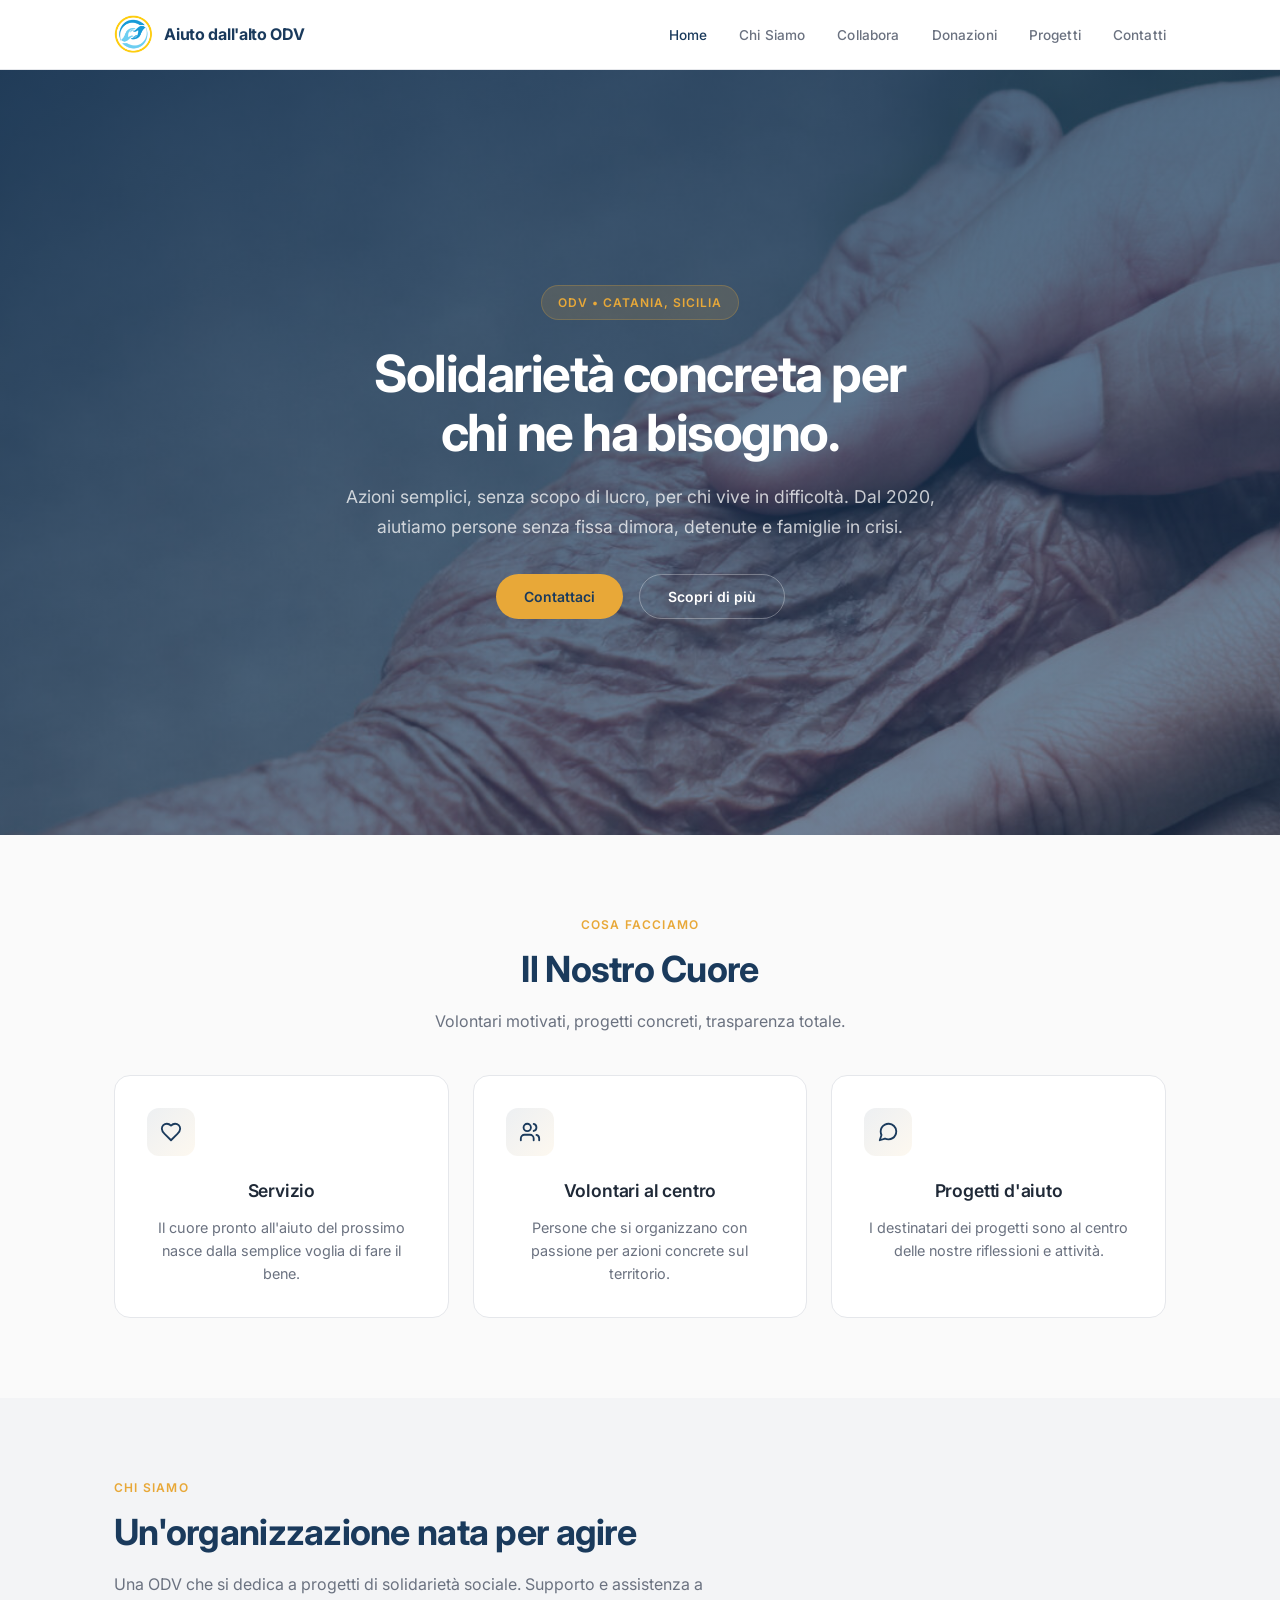
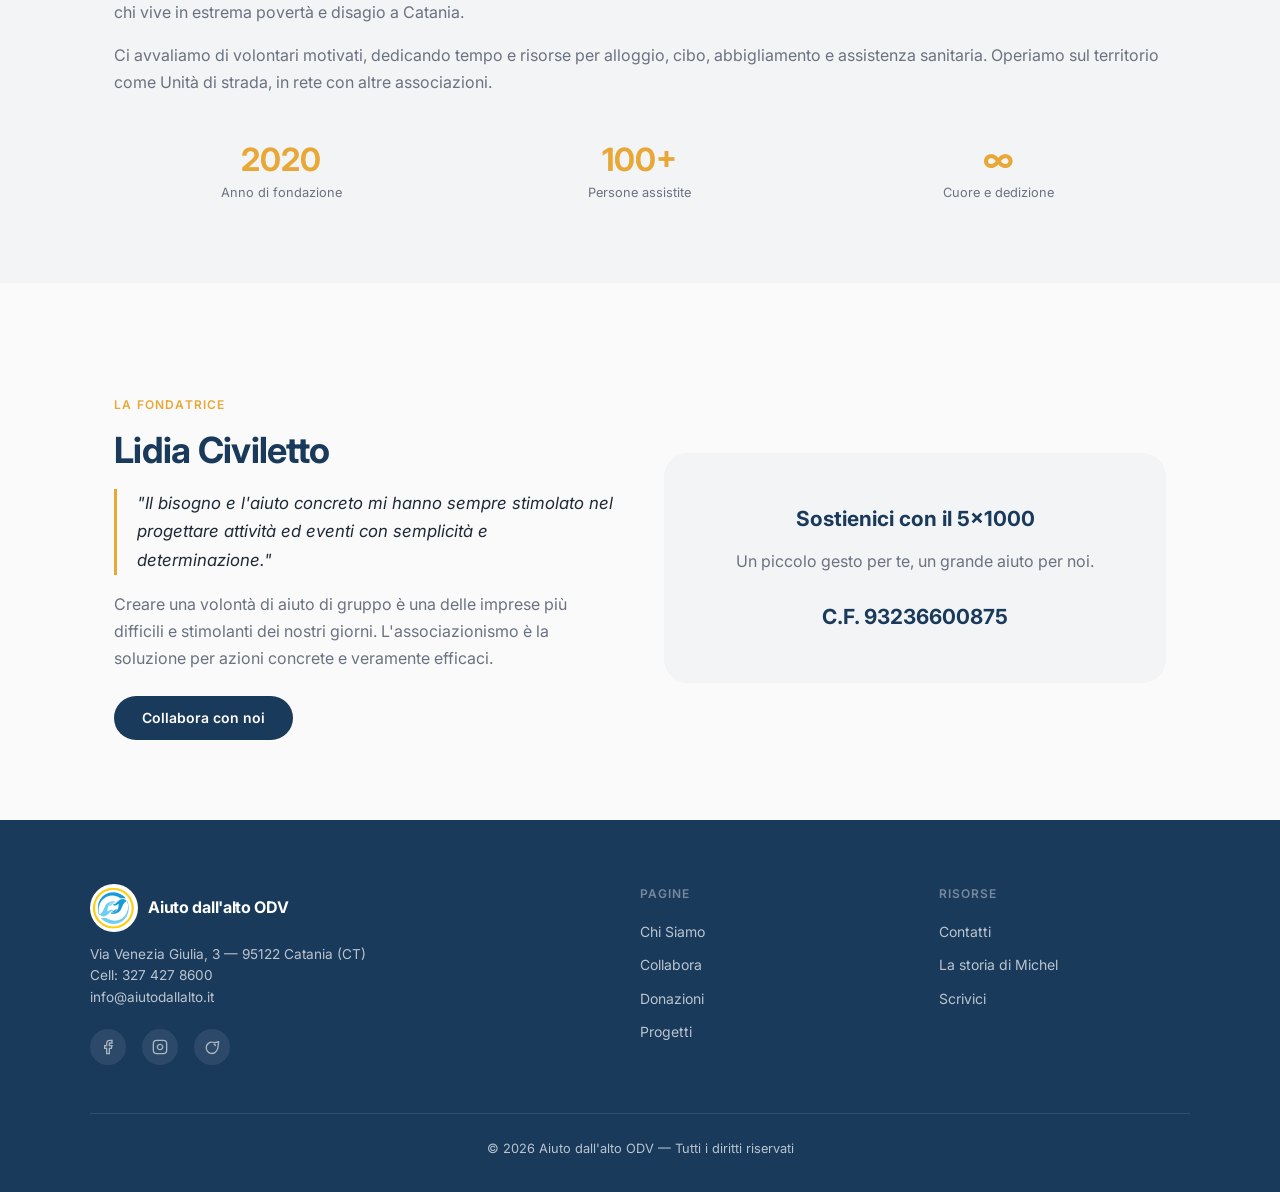
==== index.html @ a2d12270 "Initial commit - Modern static site for Aiuto dall'alto ODV" ====
<!DOCTYPE html>
<html lang="it">
<head>
    <meta charset="UTF-8">
    <meta name="viewport" content="width=device-width, initial-scale=1.0">
    <title>Aiuto dall'alto ODV – Solidarietà concreta in Sicilia</title>
    <meta name="description" content="Associazione di volontariato a Catania. Progetti di aiuto sociale concreto per senza fissa dimora, carcere e comunità.">
    <link rel="stylesheet" href="assets/css/style.css">
    <style>
        .fade-in { opacity: 0; transform: translateY(20px); transition: opacity 0.6s ease, transform 0.6s ease; }
        .fade-in.visible { opacity: 1; transform: translateY(0); }
        .stats-row { display: grid; grid-template-columns: repeat(3, 1fr); gap: 1.5rem; margin-top: 3rem; text-align: center; }
        .stat-num { font-size: 2rem; font-weight: 700; color: var(--c-accent); line-height: 1; }
        .stat-label { font-size: 0.8rem; color: var(--c-text-muted); margin-top: 0.35rem; }
        .founder-section { display: grid; grid-template-columns: 1fr 1fr; gap: 3rem; align-items: center; margin-top: 2rem; }
        .founder-text blockquote { font-style: italic; font-size: 1.05rem; color: var(--c-text); line-height: 1.7; border-left: 3px solid var(--c-accent); padding-left: 1.25rem; margin-bottom: 1rem; }
        @media (max-width: 768px) { .stats-row { grid-template-columns: 1fr; gap: 1rem; } .founder-section { grid-template-columns: 1fr; } }
    </style>
</head>
<body>

    <header class="site-header">
        <div class="header-inner">
            <a href="index.html" class="logo">
                <img src="assets/img/logo.png" alt="Logo">
                <span>Aiuto dall'alto ODV</span>
            </a>
            <button class="menu-toggle" aria-label="Menu">
                <svg xmlns="http://www.w3.org/2000/svg" width="24" height="24" viewBox="0 0 24 24" fill="none" stroke="currentColor" stroke-width="2" stroke-linecap="round" stroke-linejoin="round"><line x1="3" y1="12" x2="21" y2="12"/><line x1="3" y1="6" x2="21" y2="6"/><line x1="3" y1="18" x2="21" y2="18"/></svg>
            </button>
            <ul class="nav-links">
                <li><a href="index.html" class="active">Home</a></li>
                <li><a href="chi-siamo.html">Chi Siamo</a></li>
                <li><a href="collabora.html">Collabora</a></li>
                <li><a href="donazioni.html">Donazioni</a></li>
                <li><a href="progetti.html">Progetti</a></li>
                <li><a href="contatti.html">Contatti</a></li>
            </ul>
        </div>
    </header>

    <main>
        <!-- HERO -->
        <section class="hero">
            <img src="assets/img/hero_mani.jpg" alt="" class="hero-bg">
            <div class="hero-content">
                <div class="hero-badge">ODV • Catania, Sicilia</div>
                <h1>Solidarietà concreta per chi ne ha bisogno.</h1>
                <p>Azioni semplici, senza scopo di lucro, per chi vive in difficoltà. Dal 2020, aiutiamo persone senza fissa dimora, detenute e famiglie in crisi.</p>
                <div class="hero-actions">
                    <a href="contatti.html" class="btn btn-primary">Contattaci</a>
                    <a href="chi-siamo.html" class="btn btn-outline">Scopri di più</a>
                </div>
            </div>
        </section>

        <!-- IL NOSTRO CUORE -->
        <section class="section section-center fade-in">
            <div class="section-label">Cosa facciamo</div>
            <h2 class="section-title">Il Nostro Cuore</h2>
            <p class="section-desc">Volontari motivati, progetti concreti, trasparenza totale.</p>
            <div class="card-grid">
                <div class="card">
                    <div class="card-icon">
                        <svg xmlns="http://www.w3.org/2000/svg" width="22" height="22" viewBox="0 0 24 24" fill="none" stroke="currentColor" stroke-width="2" stroke-linecap="round" stroke-linejoin="round"><path d="M19 14c1.49-1.46 3-3.21 3-5.5A5.5 5.5 0 0 0 16.5 3c-1.76 0-3 .5-4.5 2-1.5-1.5-2.74-2-4.5-2A5.5 5.5 0 0 0 2 8.5c0 2.3 1.5 4.05 3 5.5l7 7Z"/></svg>
                    </div>
                    <h3>Servizio</h3>
                    <p>Il cuore pronto all'aiuto del prossimo nasce dalla semplice voglia di fare il bene.</p>
                </div>
                <div class="card">
                    <div class="card-icon">
                        <svg xmlns="http://www.w3.org/2000/svg" width="22" height="22" viewBox="0 0 24 24" fill="none" stroke="currentColor" stroke-width="2" stroke-linecap="round" stroke-linejoin="round"><path d="M16 21v-2a4 4 0 0 0-4-4H6a4 4 0 0 0-4 4v2"/><circle cx="9" cy="7" r="4"/><path d="M22 21v-2a4 4 0 0 0-3-3.87"/><path d="M16 3.13a4 4 0 0 1 0 7.75"/></svg>
                    </div>
                    <h3>Volontari al centro</h3>
                    <p>Persone che si organizzano con passione per azioni concrete sul territorio.</p>
                </div>
                <div class="card">
                    <div class="card-icon">
                        <svg xmlns="http://www.w3.org/2000/svg" width="22" height="22" viewBox="0 0 24 24" fill="none" stroke="currentColor" stroke-width="2" stroke-linecap="round" stroke-linejoin="round"><path d="M21 11.5a8.38 8.38 0 0 1-.9 3.8 8.5 8.5 0 0 1-7.6 4.7 8.38 8.38 0 0 1-3.8-.9L3 21l1.9-5.7a8.38 8.38 0 0 1-.9-3.8 8.5 8.5 0 0 1 4.7-7.6 8.38 8.38 0 0 1 3.8-.9h.5a8.48 8.48 0 0 1 8 8v.5z"/></svg>
                    </div>
                    <h3>Progetti d'aiuto</h3>
                    <p>I destinatari dei progetti sono al centro delle nostre riflessioni e attività.</p>
                </div>
            </div>
        </section>

        <!-- CHI SIAMO PREVIEW -->
        <div style="background: var(--c-surface-alt);">
            <section class="section fade-in">
                <div class="section-label">Chi siamo</div>
                <h2 class="section-title">Un'organizzazione nata per agire</h2>
                <p class="section-desc">Una ODV che si dedica a progetti di solidarietà sociale. Supporto e assistenza a chi vive in estrema povertà e disagio a Catania.</p>
                <p style="color: var(--c-text-muted); margin-top: 1rem; line-height: 1.7;">Ci avvaliamo di volontari motivati, dedicando tempo e risorse per alloggio, cibo, abbigliamento e assistenza sanitaria. Operiamo sul territorio come Unità di strada, in rete con altre associazioni.</p>
                <div class="stats-row">
                    <div><div class="stat-num">2020</div><div class="stat-label">Anno di fondazione</div></div>
                    <div><div class="stat-num">100+</div><div class="stat-label">Persone assistite</div></div>
                    <div><div class="stat-num">∞</div><div class="stat-label">Cuore e dedizione</div></div>
                </div>
            </section>
        </div>

        <!-- FONDATRICE -->
        <section class="section fade-in">
            <div class="founder-section">
                <div class="founder-text">
                    <div class="section-label">La fondatrice</div>
                    <h2 class="section-title">Lidia Civiletto</h2>
                    <blockquote>"Il bisogno e l'aiuto concreto mi hanno sempre stimolato nel progettare attività ed eventi con semplicità e determinazione."</blockquote>
                    <p style="color: var(--c-text-muted); line-height: 1.7;">Creare una volontà di aiuto di gruppo è una delle imprese più difficili e stimolanti dei nostri giorni. L'associazionismo è la soluzione per azioni concrete e veramente efficaci.</p>
                    <a href="collabora.html" class="btn btn-dark mt-3">Collabora con noi</a>
                </div>
                <div class="cta-banner" style="margin-top: 0;">
                    <h3>Sostienici con il 5×1000</h3>
                    <p>Un piccolo gesto per te, un grande aiuto per noi.</p>
                    <div style="font-weight: 700; font-size: 1.3rem; color: var(--c-primary);">C.F. 93236600875</div>
                </div>
            </div>
        </section>
    </main>

    <footer class="site-footer">
        <div class="footer-grid">
            <div class="footer-brand">
                <div class="logo">
                    <img src="assets/img/logo.png" alt="Logo">
                    <span style="color: #fff; font-weight: 700;">Aiuto dall'alto ODV</span>
                </div>
                <p>Via Venezia Giulia, 3 — 95122 Catania (CT)<br>Cell: 327 427 8600<br>info@aiutodallalto.it</p>
                <div class="social-row">
                    <a href="https://www.facebook.com/Ass.Aiuto" aria-label="Facebook"><svg xmlns="http://www.w3.org/2000/svg" width="16" height="16" viewBox="0 0 24 24" fill="none" stroke="currentColor" stroke-width="2"><path d="M18 2h-3a5 5 0 0 0-5 5v3H7v4h3v8h4v-8h3l1-4h-4V7a1 1 0 0 1 1-1h3z"/></svg></a>
                    <a href="https://instagram.com/aiuto_dallalto" aria-label="Instagram"><svg xmlns="http://www.w3.org/2000/svg" width="16" height="16" viewBox="0 0 24 24" fill="none" stroke="currentColor" stroke-width="2"><rect x="2" y="2" width="20" height="20" rx="5" ry="5"/><path d="M16 11.37A4 4 0 1 1 12.63 8 4 4 0 0 1 16 11.37z"/><line x1="17.5" y1="6.5" x2="17.51" y2="6.5"/></svg></a>
                    <a href="#" class="wa-share" aria-label="WhatsApp"><svg xmlns="http://www.w3.org/2000/svg" width="16" height="16" viewBox="0 0 24 24" fill="none" stroke="currentColor" stroke-width="2" stroke-linecap="round" stroke-linejoin="round"><path d="M21 11.5a8.38 8.38 0 0 1-.9 3.8 8.5 8.5 0 1 1-7.6-10.6 8.38 8.38 0 0 1 3.5.9L22 4Z"/><path d="M17 10a2 2 0 0 0-2-2"/></svg></a>
                </div>
            </div>
            <div class="footer-col">
                <h4>Pagine</h4>
                <a href="chi-siamo.html">Chi Siamo</a>
                <a href="collabora.html">Collabora</a>
                <a href="donazioni.html">Donazioni</a>
                <a href="progetti.html">Progetti</a>
            </div>
            <div class="footer-col">
                <h4>Risorse</h4>
                <a href="contatti.html">Contatti</a>
                <a href="storia-michel.html">La storia di Michel</a>
                <a href="mailto:info@aiutodallalto.it">Scrivici</a>
            </div>
        </div>
        <div class="footer-bottom">© 2026 Aiuto dall'alto ODV — Tutti i diritti riservati</div>
    </footer>

    <script src="assets/js/main.js"></script>
</body>
</html>
---- assets/css/style.css ----
@import url('https://fonts.googleapis.com/css2?family=Inter:wght@300;400;500;600;700&display=swap');

/* ═══════════════════════════════════════════
   DESIGN TOKENS
   ═══════════════════════════════════════════ */
:root {
    --c-primary: #1a3a5c;
    --c-primary-light: #2d5a8e;
    --c-accent: #e8a838;
    --c-accent-hover: #d4952e;
    --c-bg: #fafafa;
    --c-surface: #ffffff;
    --c-surface-alt: #f3f4f6;
    --c-text: #1f2937;
    --c-text-muted: #6b7280;
    --c-text-light: #9ca3af;
    --c-border: #e5e7eb;
    --c-white: #ffffff;
    --radius-sm: 8px;
    --radius-md: 16px;
    --radius-lg: 24px;
    --radius-full: 9999px;
    --shadow-sm: 0 1px 3px rgba(0,0,0,0.06);
    --shadow-md: 0 4px 20px rgba(0,0,0,0.06);
    --shadow-lg: 0 12px 40px rgba(0,0,0,0.08);
    --shadow-xl: 0 20px 60px rgba(0,0,0,0.1);
    --transition: 0.25s cubic-bezier(0.4, 0, 0.2, 1);
    --max-w: 1100px;
    --max-w-narrow: 720px;
}

/* ═══════════════════════════════════════════
   RESET & BASE
   ═══════════════════════════════════════════ */
*, *::before, *::after { margin: 0; padding: 0; box-sizing: border-box; }

html { scroll-behavior: smooth; -webkit-text-size-adjust: 100%; }

body {
    font-family: 'Inter', -apple-system, BlinkMacSystemFont, sans-serif;
    font-size: 16px;
    line-height: 1.7;
    color: var(--c-text);
    background: var(--c-bg);
    overflow-x: hidden;
    -webkit-font-smoothing: antialiased;
}

img { max-width: 100%; height: auto; display: block; }
a { color: inherit; text-decoration: none; }

/* ═══════════════════════════════════════════
   HEADER
   ═══════════════════════════════════════════ */
.site-header {
    position: sticky;
    top: 0;
    z-index: 100;
    background: rgba(255,255,255,0.92);
    backdrop-filter: blur(16px);
    -webkit-backdrop-filter: blur(16px);
    border-bottom: 1px solid var(--c-border);
}

.header-inner {
    max-width: var(--max-w);
    margin: 0 auto;
    display: flex;
    justify-content: space-between;
    align-items: center;
    padding: 0.9rem 1.5rem;
}

.logo { display: flex; align-items: center; gap: 0.65rem; }
.logo img { height: 40px; width: 40px; border-radius: 50%; }
.logo span {
    font-weight: 700;
    font-size: 1rem;
    color: var(--c-primary);
    letter-spacing: -0.02em;
}

.nav-links { display: flex; gap: 2rem; list-style: none; }
.nav-links a {
    font-size: 0.85rem;
    font-weight: 500;
    color: var(--c-text-muted);
    transition: color var(--transition);
    letter-spacing: 0.01em;
}
.nav-links a:hover, .nav-links a.active { color: var(--c-primary); }

.menu-toggle {
    display: none;
    background: none;
    border: none;
    cursor: pointer;
    padding: 0.5rem;
    color: var(--c-primary);
}
.menu-toggle svg { width: 24px; height: 24px; }

/* ═══════════════════════════════════════════
   HERO
   ═══════════════════════════════════════════ */
.hero {
    position: relative;
    min-height: 85vh;
    display: flex;
    align-items: center;
    justify-content: center;
    text-align: center;
    overflow: hidden;
    background: var(--c-primary);
}
.hero::before {
    content: '';
    position: absolute;
    inset: 0;
    background: linear-gradient(160deg, rgba(26,58,92,0.85), rgba(26,58,92,0.6));
    z-index: 1;
}
.hero-bg {
    position: absolute;
    inset: 0;
    object-fit: cover;
    width: 100%;
    height: 100%;
}
.hero-content {
    position: relative;
    z-index: 2;
    max-width: 640px;
    padding: 2rem 1.5rem;
}
.hero-badge {
    display: inline-block;
    background: rgba(232,168,56,0.15);
    color: var(--c-accent);
    font-size: 0.75rem;
    font-weight: 600;
    padding: 0.4rem 1rem;
    border-radius: var(--radius-full);
    text-transform: uppercase;
    letter-spacing: 0.08em;
    margin-bottom: 1.5rem;
    border: 1px solid rgba(232,168,56,0.25);
}
.hero h1 {
    font-size: clamp(2rem, 5vw, 3.2rem);
    font-weight: 700;
    color: var(--c-white);
    line-height: 1.15;
    letter-spacing: -0.03em;
    margin-bottom: 1.25rem;
}
.hero p {
    font-size: 1.1rem;
    color: rgba(255,255,255,0.75);
    line-height: 1.7;
    margin-bottom: 2rem;
}
.hero-actions { display: flex; gap: 1rem; justify-content: center; flex-wrap: wrap; }

/* ═══════════════════════════════════════════
   PAGE HERO (subpages)
   ═══════════════════════════════════════════ */
.page-hero {
    background: var(--c-primary);
    padding: 5rem 1.5rem 3.5rem;
    text-align: center;
}
.page-hero h1 {
    font-size: clamp(1.75rem, 4vw, 2.5rem);
    color: var(--c-white);
    font-weight: 700;
    letter-spacing: -0.02em;
}
.page-hero p {
    color: rgba(255,255,255,0.65);
    margin-top: 0.75rem;
    font-size: 1rem;
}

/* ═══════════════════════════════════════════
   BUTTONS
   ═══════════════════════════════════════════ */
.btn {
    display: inline-flex;
    align-items: center;
    gap: 0.5rem;
    padding: 0.75rem 1.75rem;
    font-size: 0.875rem;
    font-weight: 600;
    border-radius: var(--radius-full);
    cursor: pointer;
    border: none;
    transition: all var(--transition);
    text-decoration: none;
    line-height: 1.4;
}
.btn-primary {
    background: var(--c-accent);
    color: var(--c-primary);
}
.btn-primary:hover {
    background: var(--c-accent-hover);
    transform: translateY(-1px);
    box-shadow: 0 6px 20px rgba(232,168,56,0.3);
}
.btn-outline {
    background: transparent;
    color: var(--c-white);
    border: 1.5px solid rgba(255,255,255,0.3);
}
.btn-outline:hover {
    background: rgba(255,255,255,0.1);
    border-color: rgba(255,255,255,0.5);
}
.btn-dark {
    background: var(--c-primary);
    color: var(--c-white);
}
.btn-dark:hover {
    background: var(--c-primary-light);
    transform: translateY(-1px);
}
.btn-sm {
    padding: 0.5rem 1.25rem;
    font-size: 0.8rem;
}

/* ═══════════════════════════════════════════
   SECTIONS
   ═══════════════════════════════════════════ */
.section {
    max-width: var(--max-w);
    margin: 0 auto;
    padding: 5rem 1.5rem;
}
.section-narrow {
    max-width: var(--max-w-narrow);
}
.section-label {
    font-size: 0.75rem;
    font-weight: 600;
    text-transform: uppercase;
    letter-spacing: 0.1em;
    color: var(--c-accent);
    margin-bottom: 0.75rem;
}
.section-title {
    font-size: clamp(1.5rem, 3vw, 2.25rem);
    font-weight: 700;
    color: var(--c-primary);
    letter-spacing: -0.02em;
    line-height: 1.25;
    margin-bottom: 1rem;
}
.section-desc {
    color: var(--c-text-muted);
    font-size: 1rem;
    line-height: 1.7;
    max-width: 600px;
}
.section-center { text-align: center; }
.section-center .section-desc { margin: 0 auto; }

/* ═══════════════════════════════════════════
   CARDS
   ═══════════════════════════════════════════ */
.card-grid {
    display: grid;
    grid-template-columns: repeat(auto-fit, minmax(280px, 1fr));
    gap: 1.5rem;
    margin-top: 2.5rem;
}
.card {
    background: var(--c-surface);
    border-radius: var(--radius-md);
    padding: 2rem;
    border: 1px solid var(--c-border);
    transition: all var(--transition);
}
.card:hover {
    box-shadow: var(--shadow-lg);
    transform: translateY(-3px);
    border-color: transparent;
}
.card-icon {
    width: 48px;
    height: 48px;
    border-radius: 12px;
    display: flex;
    align-items: center;
    justify-content: center;
    margin-bottom: 1.25rem;
    background: linear-gradient(135deg, rgba(26,58,92,0.08), rgba(232,168,56,0.08));
    color: var(--c-primary);
}
.card-icon svg { width: 22px; height: 22px; }
.card h3 {
    font-size: 1.1rem;
    font-weight: 600;
    color: var(--c-text);
    margin-bottom: 0.6rem;
    letter-spacing: -0.01em;
}
.card p {
    font-size: 0.9rem;
    color: var(--c-text-muted);
    line-height: 1.6;
}

/* Project cards */
.project-card {
    background: var(--c-surface);
    border-radius: var(--radius-md);
    overflow: hidden;
    border: 1px solid var(--c-border);
    transition: all var(--transition);
}
.project-card:hover {
    box-shadow: var(--shadow-lg);
    transform: translateY(-3px);
    border-color: transparent;
}
.project-card.highlight {
    border: 2px solid var(--c-accent);
    background: linear-gradient(to bottom right, var(--c-surface), rgba(232,168,56,0.05));
}
.project-card.highlight .tag {
    background: var(--c-accent);
    color: var(--c-white);
}
.project-card img {
    width: 100%;
    height: 200px;
    object-fit: cover;
}
.project-card-body {
    padding: 1.5rem;
}
.project-card-body h3 {
    font-size: 1.1rem;
    font-weight: 600;
    margin-bottom: 0.5rem;
    color: var(--c-text);
}
.project-card-body .tag {
    display: inline-block;
    background: var(--c-surface-alt);
    color: var(--c-text-muted);
    font-size: 0.7rem;
    font-weight: 500;
    padding: 0.25rem 0.6rem;
    border-radius: var(--radius-full);
    margin-bottom: 0.75rem;
    text-transform: uppercase;
    letter-spacing: 0.04em;
}
.project-card-body p {
    font-size: 0.875rem;
    color: var(--c-text-muted);
    line-height: 1.6;
    margin-bottom: 1rem;
}

/* ═══════════════════════════════════════════
   QUOTE / TESTIMONIAL
   ═══════════════════════════════════════════ */
.quote-block {
    position: relative;
    background: var(--c-surface);
    border-radius: var(--radius-md);
    padding: 2.5rem 2rem;
    border: 1px solid var(--c-border);
    margin-top: 2rem;
}
.quote-block::before {
    content: '"';
    position: absolute;
    top: -0.2rem;
    left: 1.5rem;
    font-size: 4rem;
    font-weight: 700;
    color: var(--c-accent);
    opacity: 0.3;
    line-height: 1;
}
.quote-block p {
    font-size: 1rem;
    font-style: italic;
    color: var(--c-text);
    line-height: 1.7;
    margin-bottom: 1rem;
}
.quote-block cite {
    font-style: normal;
    font-size: 0.85rem;
    font-weight: 600;
    color: var(--c-primary);
}

/* ═══════════════════════════════════════════
   DONATION BOX
   ═══════════════════════════════════════════ */
.donate-box {
    background: var(--c-primary);
    border-radius: var(--radius-lg);
    padding: 3rem 2rem;
    text-align: center;
    color: var(--c-white);
    margin-top: 2rem;
}
.donate-box h3 {
    color: var(--c-accent);
    font-size: 1.2rem;
    margin-bottom: 0.5rem;
}
.donate-box .iban-box {
    background: rgba(255,255,255,0.08);
    border: 1px dashed rgba(255,255,255,0.2);
    border-radius: var(--radius-sm);
    padding: 1.25rem;
    margin: 1.5rem auto;
    max-width: 400px;
}
.donate-box .iban-label {
    font-size: 0.7rem;
    text-transform: uppercase;
    letter-spacing: 0.1em;
    opacity: 0.6;
    margin-bottom: 0.35rem;
}
.donate-box .iban-code {
    font-family: 'Courier New', monospace;
    font-size: 1.1rem;
    font-weight: 700;
    word-break: break-all;
    letter-spacing: 0.04em;
}

/* ═══════════════════════════════════════════
   ARTICLE
   ═══════════════════════════════════════════ */
.article-body {
    max-width: var(--max-w-narrow);
    margin: 0 auto;
    padding: 3rem 1.5rem 5rem;
}
.article-body h2 {
    font-size: 1.4rem;
    font-weight: 700;
    color: var(--c-primary);
    margin-top: 2.5rem;
    margin-bottom: 1rem;
    letter-spacing: -0.01em;
}
.article-body p {
    font-size: 1rem;
    color: var(--c-text);
    line-height: 1.8;
    margin-bottom: 1.25rem;
}
.article-body img {
    border-radius: var(--radius-md);
    margin: 2rem 0;
    box-shadow: var(--shadow-md);
}
.article-body .pullquote {
    background: var(--c-surface-alt);
    border-left: 3px solid var(--c-accent);
    padding: 1.5rem 1.75rem;
    margin: 2rem 0;
    border-radius: 0 var(--radius-sm) var(--radius-sm) 0;
    font-style: italic;
    color: var(--c-text);
    line-height: 1.7;
}

/* ═══════════════════════════════════════════
   CTA BANNER
   ═══════════════════════════════════════════ */
.cta-banner {
    background: var(--c-surface-alt);
    border-radius: var(--radius-lg);
    padding: 3rem 2rem;
    text-align: center;
    margin-top: 2rem;
}
.cta-banner h3 {
    font-size: 1.3rem;
    font-weight: 700;
    color: var(--c-primary);
    margin-bottom: 0.75rem;
}
.cta-banner p {
    color: var(--c-text-muted);
    margin-bottom: 1.5rem;
    max-width: 480px;
    margin-left: auto;
    margin-right: auto;
}

/* ═══════════════════════════════════════════
   FOOTER
   ═══════════════════════════════════════════ */
.site-footer {
    background: var(--c-primary);
    color: rgba(255,255,255,0.7);
    padding: 4rem 1.5rem 2rem;
}
.footer-grid {
    max-width: var(--max-w);
    margin: 0 auto;
    display: grid;
    grid-template-columns: 2fr 1fr 1fr;
    gap: 3rem;
}
.footer-brand .logo {
    display: flex;
    align-items: center;
    gap: 0.65rem;
}
.footer-brand .logo img {
    height: 48px;
    width: 48px;
    border-radius: 50%;
    object-fit: contain;
    background: white; /* Ensure the logo's white circle background is preserved */
    padding: 2px;
}
.footer-brand p {
    margin-top: 0.75rem;
    font-size: 0.85rem;
    line-height: 1.6;
}
.footer-col h4 {
    font-size: 0.75rem;
    font-weight: 600;
    text-transform: uppercase;
    letter-spacing: 0.08em;
    color: rgba(255,255,255,0.4);
    margin-bottom: 1rem;
}
.footer-col a {
    display: block;
    font-size: 0.875rem;
    color: rgba(255,255,255,0.7);
    margin-bottom: 0.6rem;
    transition: color var(--transition);
}
.footer-col a:hover { color: var(--c-accent); }
.footer-bottom {
    margin-top: 3rem;
    padding-top: 1.5rem;
    border-top: 1px solid rgba(255,255,255,0.1);
    text-align: center;
    font-size: 0.8rem;
    max-width: var(--max-w);
    margin-left: auto;
    margin-right: auto;
}
.social-row { display: flex; gap: 1rem; margin-top: 1.25rem; }
.social-row a {
    width: 36px;
    height: 36px;
    border-radius: 50%;
    background: rgba(255,255,255,0.08);
    display: flex;
    align-items: center;
    justify-content: center;
    color: rgba(255,255,255,0.6);
    transition: all var(--transition);
}
.social-row a:hover {
    background: var(--c-accent);
    color: var(--c-primary);
}
.social-row a svg { width: 16px; height: 16px; }

/* ═══════════════════════════════════════════
   UTILITIES
   ═══════════════════════════════════════════ */
.mt-1 { margin-top: 0.5rem; } .mt-2 { margin-top: 1rem; } .mt-3 { margin-top: 1.5rem; } .mt-4 { margin-top: 2rem; }
.text-center { text-align: center; }
.text-accent { color: var(--c-accent); }
.fw-700 { font-weight: 700; }
.divider {
    width: 48px;
    height: 3px;
    background: var(--c-accent);
    border-radius: 2px;
    margin: 1rem 0;
}
.divider-center { margin-left: auto; margin-right: auto; }

/* ═══════════════════════════════════════════
   RESPONSIVE
   ═══════════════════════════════════════════ */
@media (max-width: 768px) {
    .menu-toggle { display: block; }
    .nav-links {
        display: none;
        position: absolute;
        top: 100%;
        left: 0;
        right: 0;
        background: var(--c-surface);
        flex-direction: column;
        padding: 1rem 1.5rem;
        gap: 0;
        border-bottom: 1px solid var(--c-border);
        box-shadow: var(--shadow-lg);
    }
    .nav-links.open { display: flex; }
    .nav-links a {
        display: block;
        padding: 0.75rem 0;
        border-bottom: 1px solid var(--c-border);
        font-size: 0.95rem;
    }
    .nav-links li:last-child a { border-bottom: none; }
    .hero { min-height: 75vh; }
    .footer-grid { grid-template-columns: 1fr; gap: 2rem; }
    .section { padding: 3rem 1.25rem; }
    .card-grid { grid-template-columns: 1fr; }
}
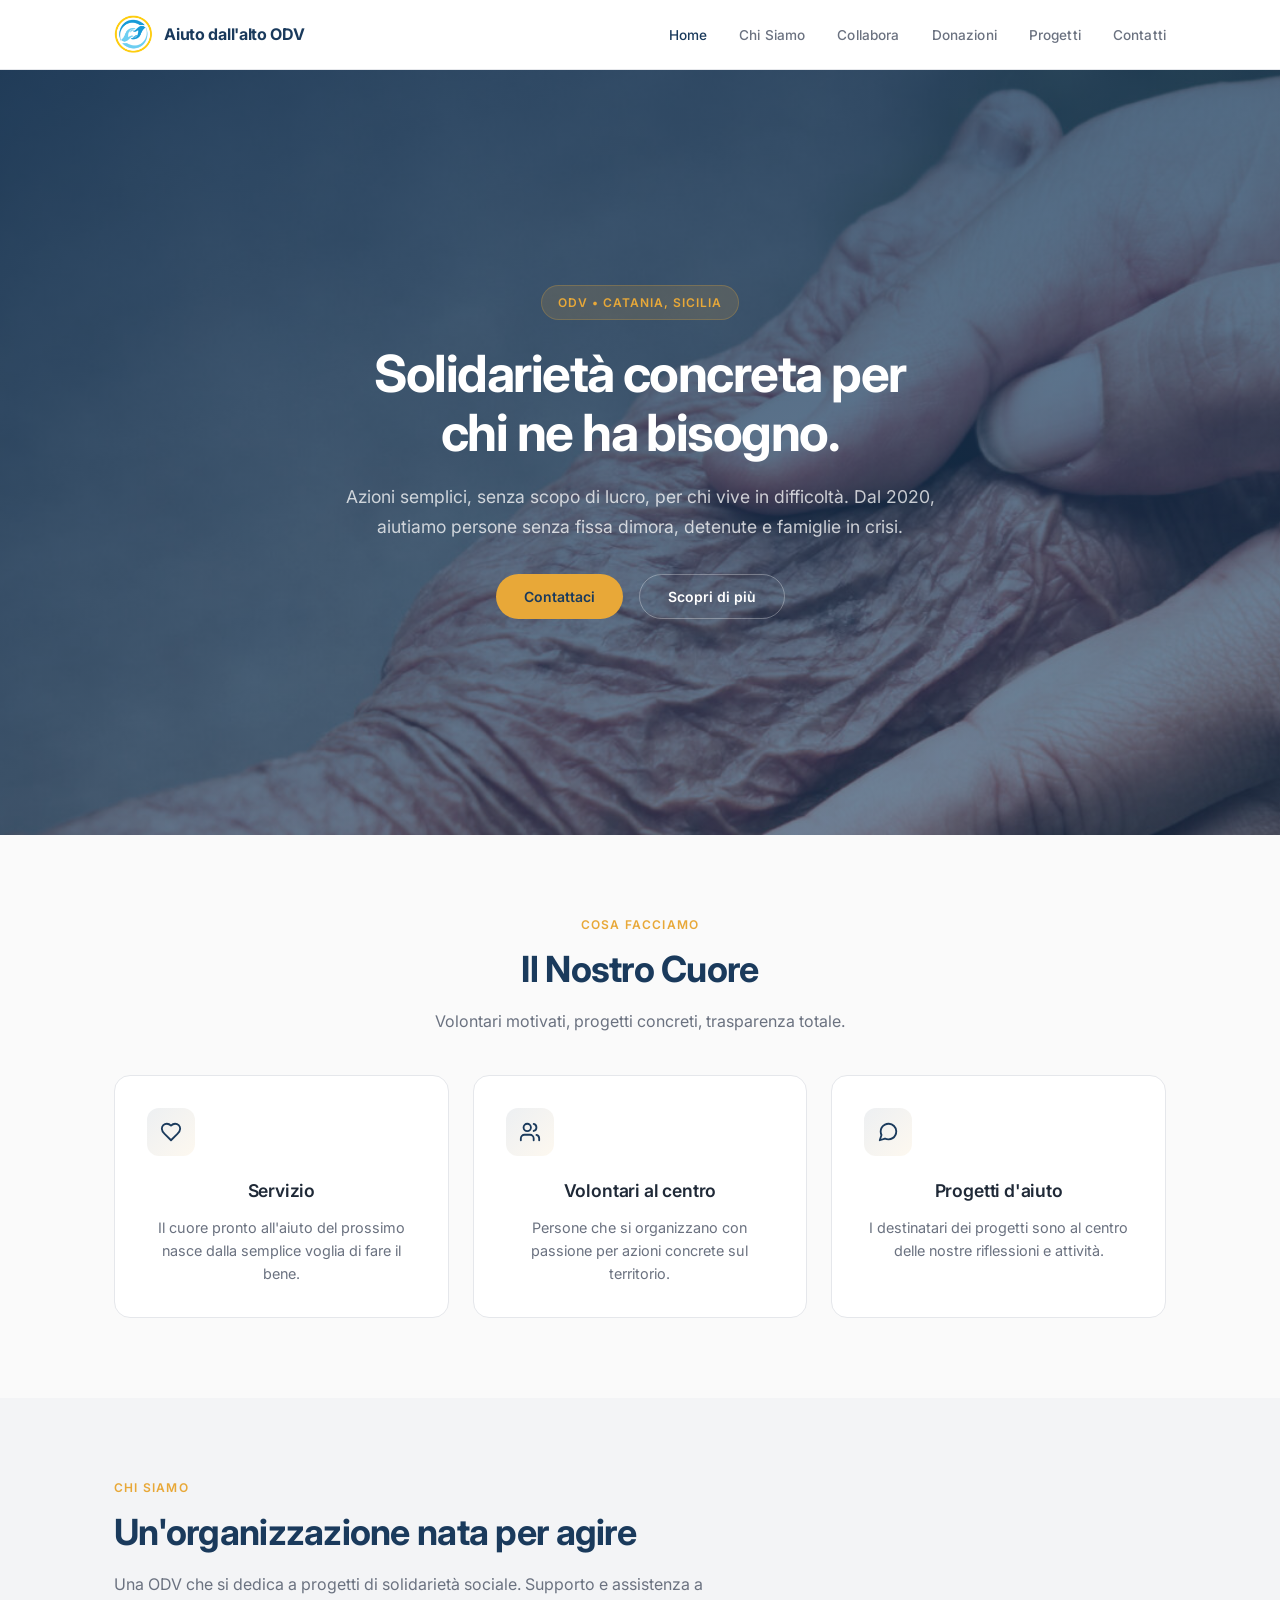
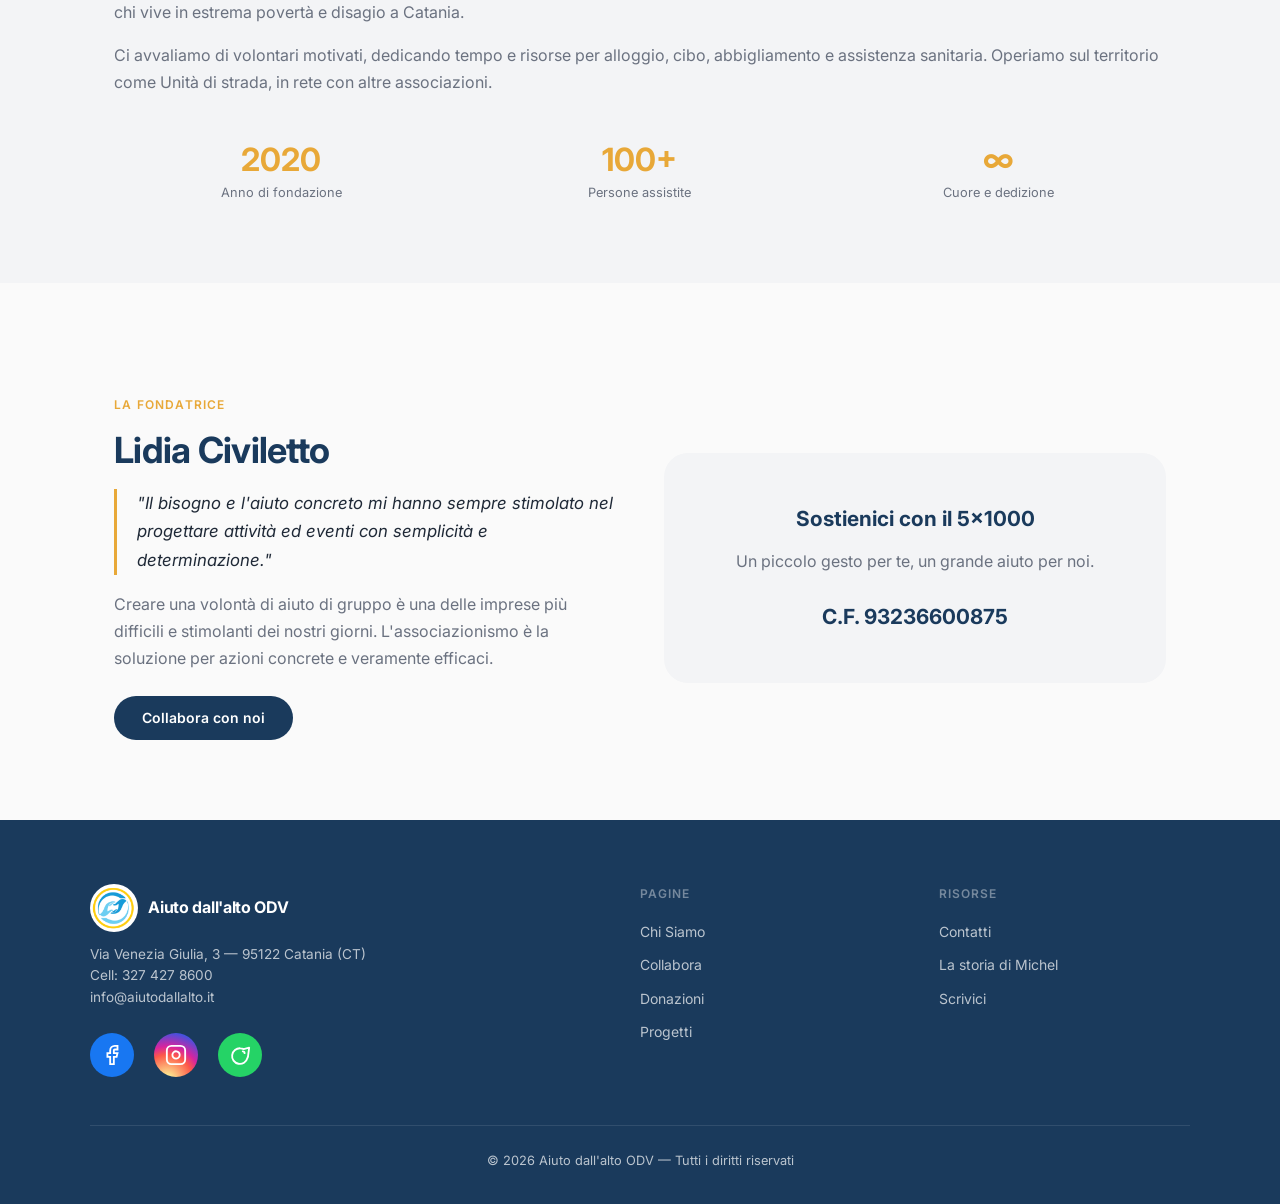
==== commit f52dde77: "Enhance social icons in footer across all pages" ====
--- a/index.html
+++ b/index.html
@@ -127,9 +127,9 @@
                 </div>
                 <p>Via Venezia Giulia, 3 — 95122 Catania (CT)<br>Cell: 327 427 8600<br>info@aiutodallalto.it</p>
                 <div class="social-row">
-                    <a href="https://www.facebook.com/Ass.Aiuto" aria-label="Facebook"><svg xmlns="http://www.w3.org/2000/svg" width="16" height="16" viewBox="0 0 24 24" fill="none" stroke="currentColor" stroke-width="2"><path d="M18 2h-3a5 5 0 0 0-5 5v3H7v4h3v8h4v-8h3l1-4h-4V7a1 1 0 0 1 1-1h3z"/></svg></a>
-                    <a href="https://instagram.com/aiuto_dallalto" aria-label="Instagram"><svg xmlns="http://www.w3.org/2000/svg" width="16" height="16" viewBox="0 0 24 24" fill="none" stroke="currentColor" stroke-width="2"><rect x="2" y="2" width="20" height="20" rx="5" ry="5"/><path d="M16 11.37A4 4 0 1 1 12.63 8 4 4 0 0 1 16 11.37z"/><line x1="17.5" y1="6.5" x2="17.51" y2="6.5"/></svg></a>
-                    <a href="#" class="wa-share" aria-label="WhatsApp"><svg xmlns="http://www.w3.org/2000/svg" width="16" height="16" viewBox="0 0 24 24" fill="none" stroke="currentColor" stroke-width="2" stroke-linecap="round" stroke-linejoin="round"><path d="M21 11.5a8.38 8.38 0 0 1-.9 3.8 8.5 8.5 0 1 1-7.6-10.6 8.38 8.38 0 0 1 3.5.9L22 4Z"/><path d="M17 10a2 2 0 0 0-2-2"/></svg></a>
+                    <a href="https://www.facebook.com/Ass.Aiuto" class="facebook" aria-label="Facebook"><svg xmlns="http://www.w3.org/2000/svg" width="16" height="16" viewBox="0 0 24 24" fill="none" stroke="currentColor" stroke-width="2"><path d="M18 2h-3a5 5 0 0 0-5 5v3H7v4h3v8h4v-8h3l1-4h-4V7a1 1 0 0 1 1-1h3z"/></svg></a>
+                    <a href="https://instagram.com/aiuto_dallalto" class="instagram" aria-label="Instagram"><svg xmlns="http://www.w3.org/2000/svg" width="16" height="16" viewBox="0 0 24 24" fill="none" stroke="currentColor" stroke-width="2"><rect x="2" y="2" width="20" height="20" rx="5" ry="5"/><path d="M16 11.37A4 4 0 1 1 12.63 8 4 4 0 0 1 16 11.37z"/><line x1="17.5" y1="6.5" x2="17.51" y2="6.5"/></svg></a>
+                    <a href="https://wa.me/393274278600" class="whatsapp" aria-label="WhatsApp"><svg xmlns="http://www.w3.org/2000/svg" width="16" height="16" viewBox="0 0 24 24" fill="none" stroke="currentColor" stroke-width="2" stroke-linecap="round" stroke-linejoin="round"><path d="M21 11.5a8.38 8.38 0 0 1-.9 3.8 8.5 8.5 0 1 1-7.6-10.6 8.38 8.38 0 0 1 3.5.9L22 4Z"/><path d="M17 10a2 2 0 0 0-2-2"/></svg></a>
                 </div>
             </div>
             <div class="footer-col">
--- a/assets/css/style.css
+++ b/assets/css/style.css
@@ -562,23 +562,29 @@
     margin-left: auto;
     margin-right: auto;
 }
-.social-row { display: flex; gap: 1rem; margin-top: 1.25rem; }
+.social-row { display: flex; gap: 1.25rem; margin-top: 1.5rem; }
 .social-row a {
-    width: 36px;
-    height: 36px;
+    width: 44px;
+    height: 44px;
     border-radius: 50%;
-    background: rgba(255,255,255,0.08);
+    background: rgba(255,255,255,0.1);
     display: flex;
     align-items: center;
     justify-content: center;
-    color: rgba(255,255,255,0.6);
+    color: #fff;
     transition: all var(--transition);
 }
-.social-row a:hover {
-    background: var(--c-accent);
-    color: var(--c-primary);
-}
-.social-row a svg { width: 16px; height: 16px; }
+.social-row a svg { width: 22px; height: 22px; }
+
+/* Branded Colors */
+.social-row a.facebook { background: #1877F2; }
+.social-row a.facebook:hover { background: #1469d9; transform: translateY(-3px); box-shadow: 0 4px 12px rgba(24, 119, 242, 0.4); }
+
+.social-row a.instagram { background: radial-gradient(circle at 30% 107%, #fdf497 0%, #fdf497 5%, #fd5949 45%, #d6249f 60%, #285AEB 90%); }
+.social-row a.instagram:hover { transform: translateY(-3px); opacity: 0.9; box-shadow: 0 4px 12px rgba(214, 36, 159, 0.4); }
+
+.social-row a.whatsapp { background: #25D366; }
+.social-row a.whatsapp:hover { background: #1eaf53; transform: translateY(-3px); box-shadow: 0 4px 12px rgba(37, 211, 102, 0.4); }
 
 /* ═══════════════════════════════════════════
    UTILITIES
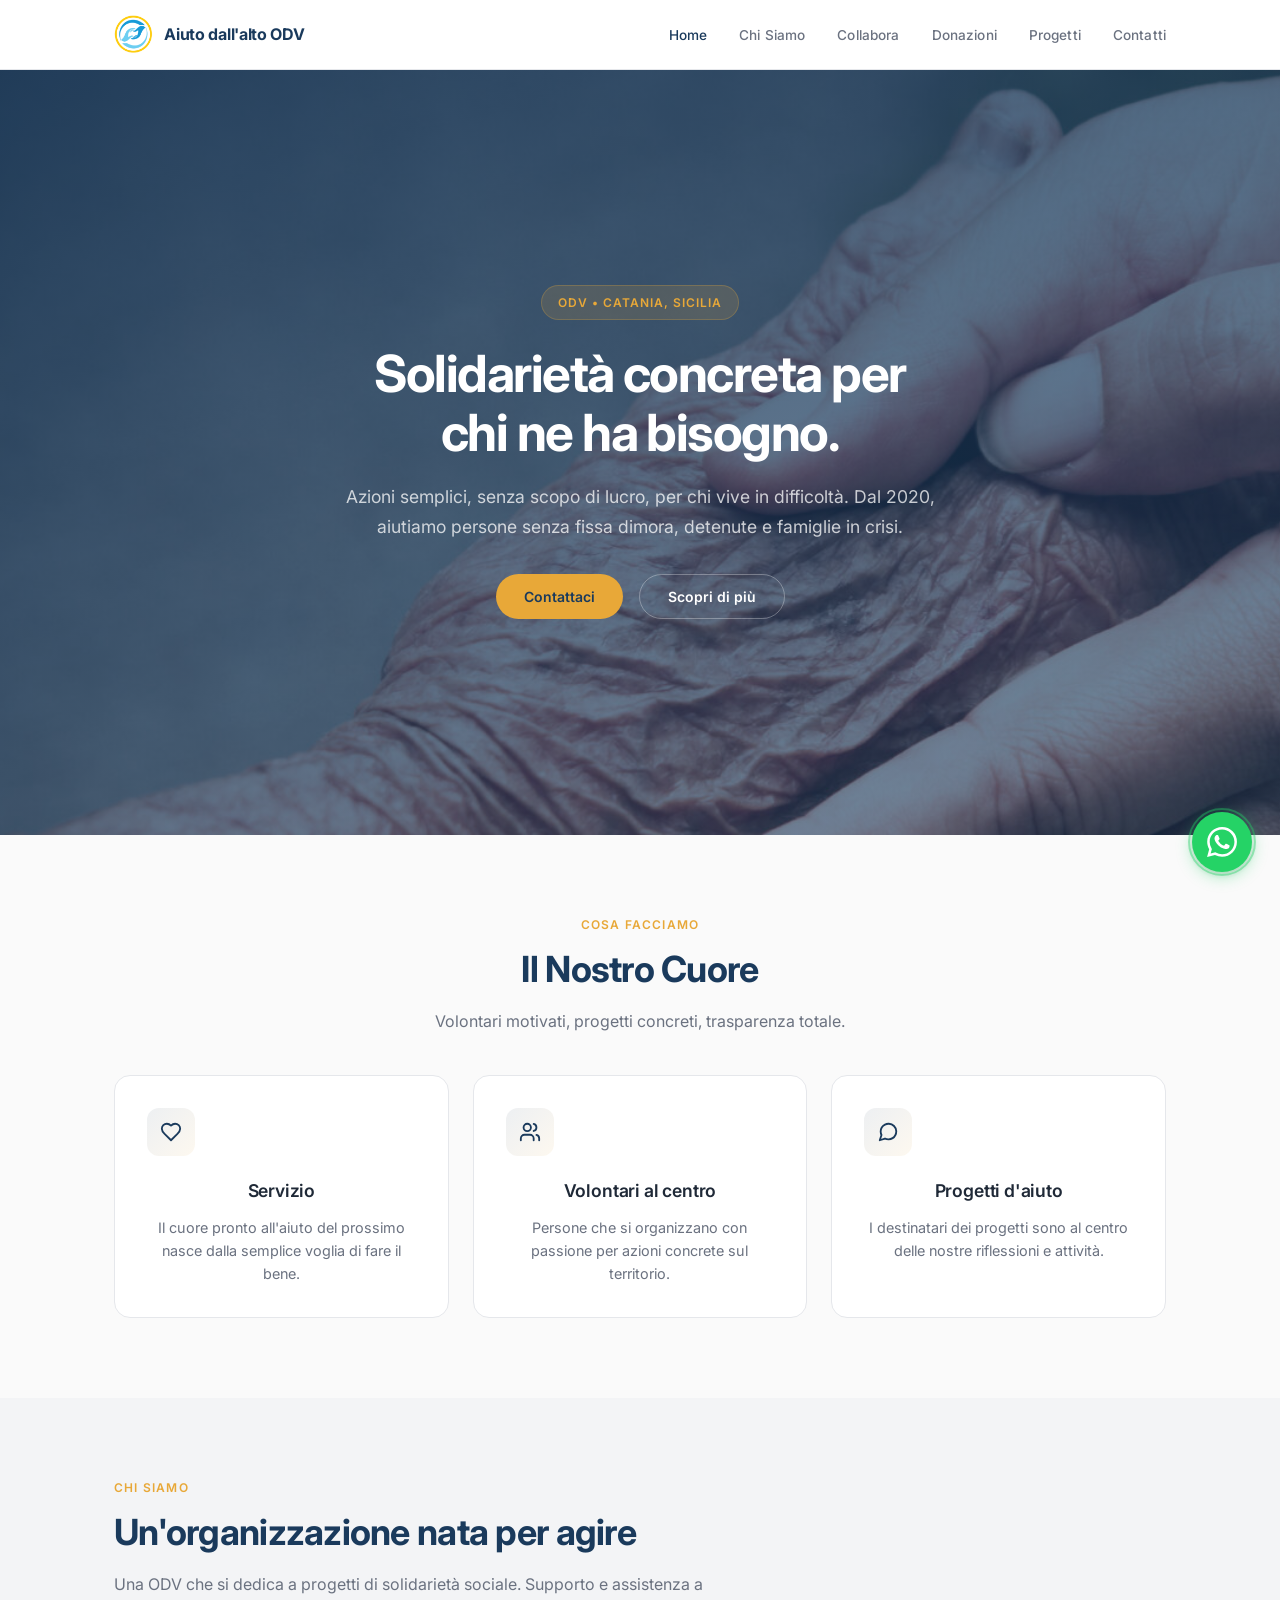
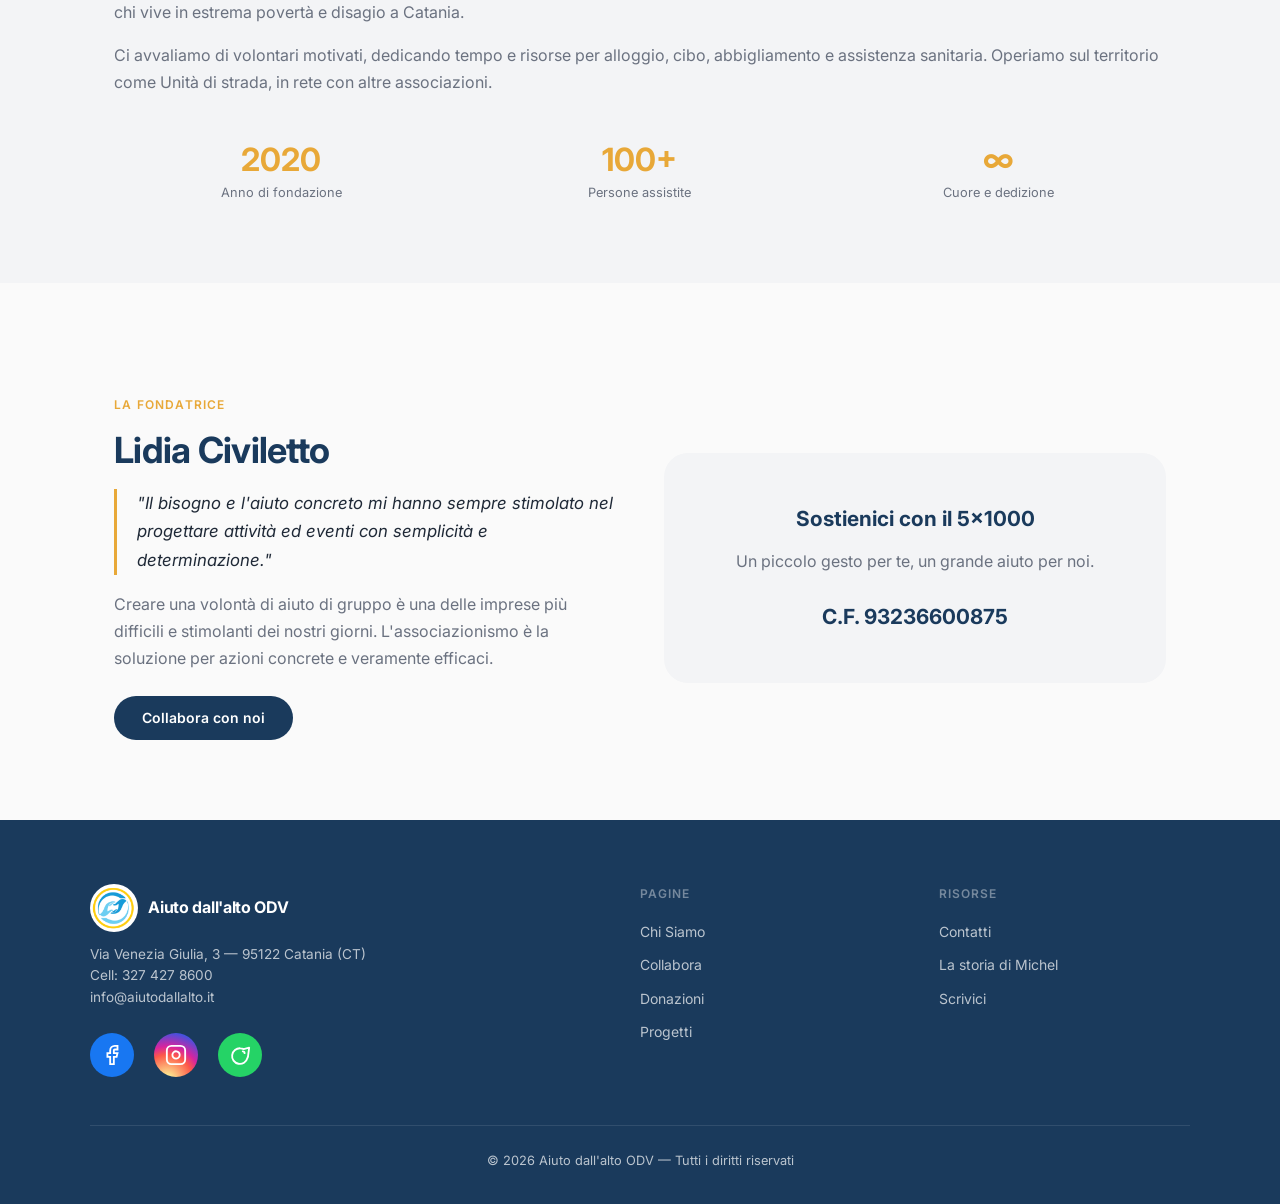
==== commit 20ddeb80: "Add WhatsApp floating buttons: share on all pages, contact on contatti" ====
--- a/index.html
+++ b/index.html
@@ -149,6 +149,14 @@
         <div class="footer-bottom">© 2026 Aiuto dall'alto ODV — Tutti i diritti riservati</div>
     </footer>
 
+    <!-- WhatsApp Share FAB -->
+    <a href="#" class="wa-fab wa-fab-share" target="_blank" rel="noopener" aria-label="Condividi su WhatsApp">
+        <span class="wa-fab-label">Condividi</span>
+        <span class="wa-fab-icon">
+            <svg viewBox="0 0 24 24" xmlns="http://www.w3.org/2000/svg"><path d="M17.472 14.382c-.297-.149-1.758-.867-2.03-.967-.273-.099-.471-.148-.67.15-.197.297-.767.966-.94 1.164-.173.199-.347.223-.644.075-.297-.15-1.255-.463-2.39-1.475-.883-.788-1.48-1.761-1.653-2.059-.173-.297-.018-.458.13-.606.134-.133.298-.347.446-.52.149-.174.198-.298.298-.497.099-.198.05-.371-.025-.52-.075-.149-.669-1.612-.916-2.207-.242-.579-.487-.5-.669-.51-.173-.008-.371-.01-.57-.01-.198 0-.52.074-.792.372-.272.297-1.04 1.016-1.04 2.479 0 1.462 1.065 2.875 1.213 3.074.149.198 2.096 3.2 5.077 4.487.709.306 1.262.489 1.694.625.712.227 1.36.195 1.871.118.571-.085 1.758-.719 2.006-1.413.248-.694.248-1.289.173-1.413-.074-.124-.272-.198-.57-.347m-5.421 7.403h-.004a9.87 9.87 0 01-5.031-1.378l-.361-.214-3.741.982.998-3.648-.235-.374a9.86 9.86 0 01-1.51-5.26c.001-5.45 4.436-9.884 9.888-9.884 2.64 0 5.122 1.03 6.988 2.898a9.825 9.825 0 012.893 6.994c-.003 5.45-4.437 9.884-9.885 9.884m8.413-18.297A11.815 11.815 0 0012.05 0C5.495 0 .16 5.335.157 11.892c0 2.096.547 4.142 1.588 5.945L.057 24l6.305-1.654a11.882 11.882 0 005.683 1.448h.005c6.554 0 11.89-5.335 11.893-11.893a11.821 11.821 0 00-3.48-8.413z"/></svg>
+        </span>
+    </a>
+
     <script src="assets/js/main.js"></script>
 </body>
 </html>
--- a/assets/css/style.css
+++ b/assets/css/style.css
@@ -601,6 +601,77 @@
     margin: 1rem 0;
 }
 .divider-center { margin-left: auto; margin-right: auto; }
+
+/* ═══════════════════════════════════════════
+   WHATSAPP FLOATING BUTTON
+   ═══════════════════════════════════════════ */
+.wa-fab {
+    position: fixed;
+    bottom: 1.75rem;
+    right: 1.75rem;
+    z-index: 999;
+    display: flex;
+    align-items: center;
+    gap: 0;
+    text-decoration: none;
+    animation: waFabIn 0.6s cubic-bezier(0.34, 1.56, 0.64, 1) 0.5s both;
+}
+@keyframes waFabIn {
+    from { opacity: 0; transform: scale(0.3) translateY(30px); }
+    to   { opacity: 1; transform: scale(1) translateY(0); }
+}
+.wa-fab-icon {
+    width: 60px;
+    height: 60px;
+    border-radius: 50%;
+    background: #25D366;
+    display: flex;
+    align-items: center;
+    justify-content: center;
+    color: #fff;
+    box-shadow: 0 4px 16px rgba(37, 211, 102, 0.4), 0 2px 6px rgba(0,0,0,0.15);
+    transition: all 0.3s ease;
+    position: relative;
+}
+.wa-fab-icon svg { width: 30px; height: 30px; fill: #fff; }
+.wa-fab:hover .wa-fab-icon {
+    transform: scale(1.1);
+    box-shadow: 0 6px 24px rgba(37, 211, 102, 0.55), 0 3px 10px rgba(0,0,0,0.2);
+}
+/* Pulse ring */
+.wa-fab-icon::before {
+    content: '';
+    position: absolute;
+    inset: -4px;
+    border-radius: 50%;
+    border: 2px solid rgba(37, 211, 102, 0.4);
+    animation: waPulse 2.5s ease-in-out infinite;
+}
+@keyframes waPulse {
+    0%, 100% { transform: scale(1); opacity: 0.6; }
+    50%      { transform: scale(1.2); opacity: 0; }
+}
+/* Label / Tooltip */
+.wa-fab-label {
+    background: var(--c-surface);
+    color: var(--c-text);
+    font-size: 0.85rem;
+    font-weight: 600;
+    padding: 0.5rem 1rem;
+    border-radius: 8px;
+    box-shadow: var(--shadow-md);
+    margin-right: 0.75rem;
+    white-space: nowrap;
+    opacity: 0;
+    transform: translateX(10px);
+    pointer-events: none;
+    transition: all 0.3s ease;
+    border: 1px solid var(--c-border);
+}
+.wa-fab:hover .wa-fab-label {
+    opacity: 1;
+    transform: translateX(0);
+}
 
 /* ═══════════════════════════════════════════
    RESPONSIVE
@@ -633,3 +704,18 @@
     .section { padding: 3rem 1.25rem; }
     .card-grid { grid-template-columns: 1fr; }
 }
+
+@media (max-width: 480px) {
+    .header-inner { padding: 0.75rem 1rem; }
+    .logo img { height: 32px; width: 32px; }
+    .logo span { font-size: 0.9rem; }
+    .logo span b, .logo span .odv-text { display: none; } /* Provide a way to hide part of the text if needed */
+    
+    .section { padding: 2.5rem 1rem; }
+    .section-title { font-size: 1.5rem; }
+    
+    .btn { width: 100%; justify-content: center; } /* Stack buttons on mobile */
+    .hero-actions { flex-direction: column; gap: 0.75rem; }
+    
+    .page-hero { padding: 4rem 1rem 2.5rem; }
+}
